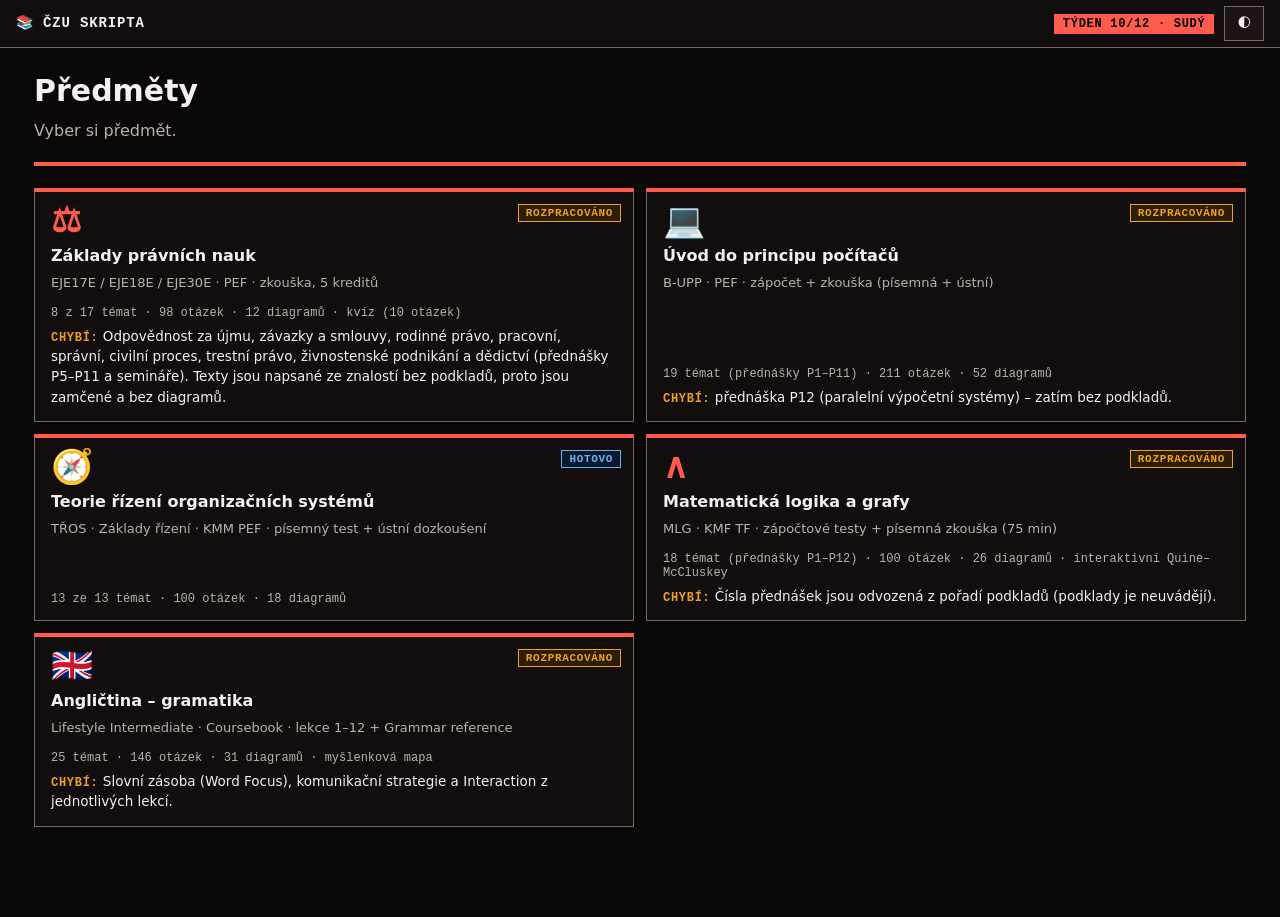
==== index.html @ 42b905d2 "Expand MLG to 18 topics and remove video support - Add MLG topics 06-17: sets, number domains, relat" ====
<!doctype html>
<html lang="cs"><head><meta charset="utf-8"><meta name="viewport" content="width=device-width,initial-scale=1">
<title>ČZU Skripta</title><link rel="stylesheet" href="assets/style.css">
<script>document.documentElement.dataset.theme=JSON.parse(localStorage.getItem('theme')||'"dark"')</script></head>
<body>
<header class="top"><h1>📚 ČZU Skripta</h1><button id="theme">🌓</button></header>
<main style="max-width:1280px;margin:0 auto"><header class="hero"><div><h2>Předměty</h2><p>Vyber si předmět.</p></div></header>
<div class="grid scards">
<a class="tcard scard" href="zpn/index.html"><div class="n">⚖</div><span class="vbadge st sup">Rozpracováno</span><b>Základy právních nauk</b><span class="s">EJE17E / EJE18E / EJE30E · PEF · zkouška, 5 kreditů</span>
<div class="f">8 z 17 témat · 98 otázek · 12 diagramů · kvíz (10 otázek)</div>
<p><b class="warn">Chybí:</b> Odpovědnost za újmu, závazky a smlouvy, rodinné právo, pracovní, správní, civilní proces, trestní právo, živnostenské podnikání a dědictví (přednášky P5–P11 a semináře). Texty jsou napsané ze znalostí bez podkladů, proto jsou zamčené a bez diagramů.</p></a>
<a class="tcard scard" href="upp/index.html"><div class="n">💻</div><span class="vbadge st sup">Rozpracováno</span><b>Úvod do principu počítačů</b><span class="s">B-UPP · PEF · zápočet + zkouška (písemná + ústní)</span>
<div class="f">19 témat (přednášky P1–P11) · 211 otázek · 52 diagramů</div>
<p><b class="warn">Chybí:</b> přednáška P12 (paralelní výpočetní systémy) – zatím bez podkladů.</p></a>
<a class="tcard scard" href="tros/index.html"><div class="n">🧭</div><span class="vbadge st src">Hotovo</span><b>Teorie řízení organizačních systémů</b><span class="s">TŘOS · Základy řízení · KMM PEF · písemný test + ústní dozkoušení</span>
<div class="f">13 ze 13 témat · 100 otázek · 18 diagramů</div>
</a>
<a class="tcard scard" href="mlg/index.html"><div class="n">∧</div><span class="vbadge st sup">Rozpracováno</span><b>Matematická logika a grafy</b><span class="s">MLG · KMF TF · zápočtové testy + písemná zkouška (75 min)</span>
<div class="f">18 témat (přednášky P1–P12) · 100 otázek · 26 diagramů · interaktivní Quine–McCluskey</div>
<p><b class="warn">Chybí:</b> Čísla přednášek jsou odvozená z pořadí podkladů (podklady je neuvádějí).</p></a>
<a class="tcard scard" href="ang/index.html"><div class="n">🇬🇧</div><span class="vbadge st sup">Rozpracováno</span><b>Angličtina – gramatika</b><span class="s">Lifestyle Intermediate · Coursebook · lekce 1–12 + Grammar reference</span>
<div class="f">25 témat · 146 otázek · 31 diagramů · myšlenková mapa</div>
<p><b class="warn">Chybí:</b> Slovní zásoba (Word Focus), komunikační strategie a Interaction z jednotlivých lekcí.</p></a>
</div></main>
<script>$=s=>document.querySelector(s);$('#theme').onclick=()=>{const t=document.documentElement.dataset.theme==='dark'?'light':'dark';document.documentElement.dataset.theme=t;localStorage.setItem('theme',JSON.stringify(t))}</script>
<script src="assets/week.js"></script>
</body></html>
---- assets/style.css ----
:root{--bg:#0a0707;--panel:#130e0e;--panel2:#1c1414;--line:#33262a;--line2:#7a6468;--text:#f6f0f0;--muted:#bdb0b0;--accent:#ff5c4d;--accent-s:#3a1311;
--def:#62b6f5;--def-s:#0b1a2a;--law:#f0e442;--law-s:#262308;--tip:#ececec;--tip-s:#1f1f1f;--warn:#f0a020;--warn-s:#2c1d05;--bad:#ff7a6b;--bad-s:#2e0f0d;--ex:#e08cba;--ex-s:#2a1223;--ok:#62b6f5;--ok-s:#0b1a2a;
--on:#000;--mono:ui-monospace,SFMono-Regular,Menlo,Consolas,monospace}
[data-theme=light]{--bg:#f6f1f0;--panel:#fff;--panel2:#f1e8e7;--line:#d6c6c6;--line2:#8f7a7a;--text:#1a1010;--muted:#5a4a4a;--accent:#b3201a;--accent-s:#fbe0dd;
--def:#0b57a4;--def-s:#e2effc;--law:#6f6000;--law-s:#fbf5c9;--tip:#333;--tip-s:#ededed;--warn:#8f5200;--warn-s:#fdebcc;--bad:#a3140c;--bad-s:#fde2df;--ex:#9c2d6b;--ex-s:#f9e1ee;--ok:#0b57a4;--ok-s:#e2effc;--on:#fff}
*{box-sizing:border-box;border-radius:0}html{scroll-behavior:smooth;scroll-padding-top:64px}
body{margin:0;font:16px/1.7 system-ui,-apple-system,"Segoe UI",Roboto,sans-serif;background:var(--bg);color:var(--text)}
a{color:var(--accent)}
.mono,.lb,.badge,.ih,nav.side .grp,.sn{font-family:var(--mono)}
.top{position:sticky;top:0;z-index:20;display:flex;align-items:center;gap:10px;padding:0 16px;height:48px;background:var(--panel);border-bottom:1px solid var(--line2)}
.top h1{font-size:14px;margin:0;flex:1;white-space:nowrap;overflow:hidden;text-overflow:ellipsis;font-family:var(--mono);text-transform:uppercase;letter-spacing:.06em}
.top h1 a{text-decoration:none;color:inherit}.top .code{color:var(--accent);margin-left:8px}
button,.btn{font:inherit;font-size:13px;cursor:pointer;border:1px solid var(--line2);background:var(--panel2);color:var(--text);padding:5px 12px;text-decoration:none;display:inline-block}
button:hover,.btn:hover{border-color:var(--accent);color:var(--accent)}button.on{background:var(--accent);color:var(--on);border-color:var(--accent)}
.burger{display:none}
.layout{display:grid;grid-template-columns:250px minmax(0,1fr);max-width:1560px;margin:0 auto}
nav.side{position:sticky;top:48px;height:calc(100vh - 48px);overflow:auto;padding:14px 0;border-right:1px solid var(--line)}
nav.side input{width:calc(100% - 28px);margin:0 14px 10px;padding:7px 10px;border:1px solid var(--line2);background:var(--bg);color:var(--text);font:inherit;font-size:13px}
nav.side input:focus{outline:none;border-color:var(--accent)}
nav.side a{display:flex;gap:10px;align-items:baseline;padding:6px 14px;text-decoration:none;color:var(--text);font-size:13.5px;border-left:3px solid transparent}
nav.side a:hover{background:var(--panel2)}nav.side a.cur{border-left-color:var(--accent);background:var(--panel2);color:var(--accent);font-weight:600}
nav.side a .n{color:var(--muted);width:20px;flex:none;font:12px var(--mono)}nav.side a .ok{margin-left:auto;color:var(--ok)}
nav.side a.lock{color:var(--muted);opacity:.45;cursor:not-allowed;text-decoration:line-through;text-decoration-color:transparent}nav.side a.lock:hover{background:none}
nav.side .grp{font-size:12px;text-transform:uppercase;letter-spacing:.1em;color:var(--muted);margin:16px 14px 4px}
.prog{height:4px;background:var(--panel2);margin:0 14px 10px}.prog i{display:block;height:100%;background:var(--accent)}
main{padding:26px 34px 90px;min-width:0}
main.topic{display:grid;grid-template-columns:minmax(0,1fr) 300px;gap:34px;align-items:start}
.crumb{color:var(--muted);font:12px var(--mono);margin-bottom:14px;text-transform:uppercase;letter-spacing:.06em}.crumb a{color:var(--muted)}
.hero{display:flex;gap:22px;align-items:flex-start;padding-bottom:18px;border-bottom:3px solid var(--accent);margin-bottom:22px}
.hero .num{font:800 64px/0.9 var(--mono);color:var(--accent);opacity:.9}
.hero h2{font-size:30px;line-height:1.15;margin:0 0 8px}.hero p{margin:0;color:var(--muted);font-size:16px}
.meta{display:flex;flex-wrap:wrap;gap:6px;margin-top:12px}
.badge{font-size:12px;padding:2px 8px;border:1px solid var(--line2);color:var(--muted);text-transform:uppercase;letter-spacing:.05em}
.badge.sup{border-color:var(--warn);color:var(--warn);background:var(--warn-s)}.badge.src{border-color:var(--ok);color:var(--ok);background:var(--ok-s)}
article section{margin-bottom:26px;border-top:1px solid var(--line2);padding-top:14px}
article section>h3{margin:0 0 10px;font-size:21px;display:flex;gap:12px;align-items:baseline;cursor:pointer;user-select:none}
article section>h3 .sn{color:var(--accent);font-size:13px;border:1px solid var(--accent);padding:0 6px}
article section>h3::after{content:"–";margin-left:auto;color:var(--muted);font-family:var(--mono)}
article section.fold>h3::after{content:"+"}article section.fold>*:not(h3){display:none}
article p{margin:8px 0}article ul,article ol{margin:8px 0;padding-left:22px}article li{margin:4px 0}article li::marker{color:var(--accent)}
.box{padding:9px 14px;margin:10px 0;border-left:4px solid;position:relative}
.box .lb{display:block;font-size:12px;text-transform:uppercase;letter-spacing:.1em;font-weight:700;margin-bottom:2px}
.box.def{background:var(--def-s);border-color:var(--def)}.box.def .lb{color:var(--def);font-size:13px;text-transform:none;letter-spacing:0}
.box.law{background:var(--law-s);border-color:var(--law)}.box.law .lb{color:var(--law);font-size:13px;letter-spacing:0}
.box.tip{background:var(--tip-s);border-color:var(--tip)}.box.tip .lb{color:var(--tip)}
.box.warn{background:var(--warn-s);border-color:var(--warn)}.box.warn .lb{color:var(--warn)}
.box.ex{background:var(--ex-s);border-color:var(--ex)}.box.ex .lb{color:var(--ex)}
.recall .box.def,.recall .box.law,.recall .box.ex{cursor:pointer}
.recall .box.def:not(.shown)>:not(.lb),.recall .box.law:not(.shown)>:not(.lb),.recall .box.ex:not(.shown)>:not(.lb){filter:blur(7px);user-select:none}
.recall .box.def:not(.shown)::after,.recall .box.law:not(.shown)::after{content:"klikni pro odhalení";position:absolute;right:10px;top:8px;font:11px var(--mono);color:var(--muted)}
.tbl{overflow-x:auto;margin:12px 0;border:1px solid var(--line2)}table{border-collapse:collapse;width:100%;font-size:14px}
th,td{border:1px solid var(--line);padding:7px 11px;text-align:left;vertical-align:top}th{background:var(--panel2);color:var(--accent);font:600 12px var(--mono);text-transform:uppercase;letter-spacing:.04em}
tr:nth-child(even) td{background:var(--panel)}td:first-child{font-weight:600}
code{background:var(--panel2);padding:1px 5px;font:.9em var(--mono);border:1px solid var(--line)}
.mist{border:1px solid var(--bad);background:var(--bad-s);padding:14px 18px;margin-bottom:26px}.mist h3{margin:0 0 6px;color:var(--bad);font:700 13px var(--mono);text-transform:uppercase;letter-spacing:.08em}
.mist ul{margin:0;padding-left:20px}.mist li::marker{color:var(--bad)}
/* infobox (wiki-like) */
aside.info{position:sticky;top:64px;max-height:calc(100vh - 80px);overflow:auto;display:flex;flex-direction:column;gap:14px}
.ibox{border:1px solid var(--line2);background:var(--panel)}
.ih{background:var(--accent);color:var(--on);font-size:12px;font-weight:700;text-transform:uppercase;letter-spacing:.1em;padding:4px 12px}
.ibox ul{list-style:none;margin:0;padding:0;counter-reset:k}
.ibox li{padding:8px 12px 8px 38px;border-top:1px solid var(--line);font-size:13.5px;line-height:1.5;position:relative;counter-increment:k}
.ibox li:first-child{border-top:0}.ibox li::before{content:counter(k);position:absolute;left:12px;top:8px;font:700 12px var(--mono);color:var(--accent)}
.ibox .toc a{display:flex;gap:8px;padding:6px 12px;text-decoration:none;color:var(--muted);font-size:13px;border-left:3px solid transparent;border-top:1px solid var(--line)}
.ibox .toc a:first-of-type{border-top:0}.ibox .toc a:hover{color:var(--text);background:var(--panel2)}.ibox .toc a.act{color:var(--accent);border-left-color:var(--accent);background:var(--panel2)}
.ibox .toc a span{font:12px var(--mono);color:var(--muted);padding-top:1px}
.ibox .pad{padding:10px 12px;display:flex;gap:6px;flex-wrap:wrap}.ibox .pad button{flex:1}
/* otázky + kartičky */
.qa-card{border:1px solid var(--line2);background:var(--panel);padding:16px 18px;margin-bottom:22px}.qa-card>h3{margin:0 0 10px;font-size:21px;display:flex;gap:12px;align-items:baseline}
.qa-card>h3 .sn{color:var(--accent);font-size:13px;border:1px solid var(--accent);padding:0 6px}
.row{display:flex;gap:8px;flex-wrap:wrap;margin:8px 0}
details.qa{border:1px solid var(--line);margin:6px 0;background:var(--panel2)}details.qa[open]{border-color:var(--ok)}
details.qa summary{cursor:pointer;padding:9px 14px;font-weight:600;list-style:none;display:flex;gap:10px}
details.qa summary::before{content:"Q";font:700 12px var(--mono);color:var(--accent);padding-top:3px}details.qa[open] summary::before{content:"A";color:var(--ok)}
details.qa .a{padding:0 14px 12px 36px;border-top:1px dashed var(--line);padding-top:8px}
.fc{border:1px solid var(--accent);background:var(--bg);padding:18px 20px;margin:10px 0}
.fc .cnt{font:12px var(--mono);color:var(--muted);margin-bottom:8px;display:flex;justify-content:space-between}
.fc .q{font-size:19px;font-weight:600;margin-bottom:12px}.fc .a{border-left:4px solid var(--ok);background:var(--ok-s);padding:10px 14px;margin-bottom:12px}
.fc .yes{border-color:var(--ok);color:var(--ok)}.fc .no{border-color:var(--bad);color:var(--bad)}
.pager{display:flex;justify-content:space-between;gap:10px;margin-top:26px;border-top:1px solid var(--line2);padding-top:14px}
/* přehled */
.stats{display:flex;gap:0;border:1px solid var(--line2);margin:18px 0;background:var(--panel)}.stats div{flex:1;padding:12px 16px;border-right:1px solid var(--line)}.stats div:last-child{border:0}
.stats b{display:block;font:800 28px var(--mono);color:var(--accent)}.stats span{font-size:12px;color:var(--muted);text-transform:uppercase;letter-spacing:.06em}
.gh{font:700 12px var(--mono);text-transform:uppercase;letter-spacing:.1em;color:var(--muted);margin:26px 0 10px;display:flex;gap:10px;align-items:center}.gh::after{content:"";flex:1;height:1px;background:var(--line2)}
.grid{display:grid;grid-template-columns:repeat(auto-fill,minmax(270px,1fr));gap:12px}
.tcard{display:flex;flex-direction:column;gap:6px;text-decoration:none;color:inherit;background:var(--panel);border:1px solid var(--line2);border-top:4px solid var(--accent);padding:14px 16px;min-height:150px;position:relative}
.tcard:hover{background:var(--panel2);border-color:var(--accent)}.tcard .n{font:800 34px/1 var(--mono);color:var(--accent)}
.tcard b{font-size:16px;line-height:1.25}.tcard span.s{color:var(--muted);font-size:13px;flex:1}.tcard .f{font:12px var(--mono);color:var(--muted);display:flex;gap:10px;text-transform:uppercase}
.tcard.done{border-top-color:var(--ok)}.tcard.done .n{color:var(--ok)}
.tcard.lock{filter:grayscale(1);opacity:.5;cursor:not-allowed;border-top-color:var(--line2);border-style:dashed}.tcard.lock .n{color:var(--muted)}.tcard.lock:hover{background:var(--panel);border-color:var(--line2)}
.tcard.lock .wip{font:700 12px var(--mono);text-transform:uppercase;letter-spacing:.06em;color:var(--warn);border:1px solid var(--warn);padding:1px 6px;align-self:flex-start}
.notice{border:1px solid var(--warn);background:var(--warn-s);padding:10px 14px;margin:10px 0 0;font-size:14px}
.hit{margin:6px 0;font-size:14px;color:var(--muted)}mark{background:var(--accent);color:var(--on)}.card{border:1px solid var(--line2);background:var(--panel);padding:12px 16px;margin-bottom:10px}
@media(max-width:1100px){main.topic{grid-template-columns:minmax(0,1fr)}aside.info{position:static;max-height:none;order:-1}.ibox .toc{display:none}}
@media(max-width:860px){.burger{display:inline-block}.layout{grid-template-columns:1fr}nav.side{position:fixed;z-index:15;left:0;top:48px;width:270px;background:var(--panel);transform:translateX(-100%);transition:.15s;border-right:1px solid var(--line2)}
body.nav nav.side{transform:none}main{padding:16px 14px 70px}.hero .num{font-size:40px}.hero h2{font-size:24px}.stats{flex-wrap:wrap}.stats div{flex:1 1 40%}}
/* hranaté tenké scrollbary v barvách tématu */
*{scrollbar-width:thin;scrollbar-color:var(--line2) transparent}
::-webkit-scrollbar{width:8px;height:8px}::-webkit-scrollbar-track{background:transparent}
::-webkit-scrollbar-thumb{background:var(--line2)}::-webkit-scrollbar-thumb:hover{background:var(--accent)}::-webkit-scrollbar-corner{background:transparent}
html{scrollbar-color:var(--line2) var(--bg)}html::-webkit-scrollbar-track{background:var(--bg)}
/* místo tabulek: srovnání (.vs), glosář (.gl), karty (.cards), řádky (.rl) */
.f{font-size:14px;margin-top:6px}.f span{display:block;font:12px var(--mono);text-transform:uppercase;letter-spacing:.08em;color:var(--muted)}
.ct{font-weight:700;font-size:15px;color:var(--text)}
.vs{display:grid;grid-template-columns:repeat(var(--n),minmax(0,1fr));gap:0 10px;margin:12px 0}
.vh{font:700 13px var(--mono);text-transform:uppercase;letter-spacing:.05em;padding:8px 12px;color:var(--on)}
.vk{grid-column:1/-1;font:12px var(--mono);text-transform:uppercase;letter-spacing:.1em;color:var(--muted);margin:12px 0 4px;display:flex;gap:10px;align-items:center}.vk::after{content:"";flex:1;height:1px;background:var(--line)}
.vc{padding:8px 12px;background:var(--panel);border-left:4px solid;font-size:14px}
.c0{--c:var(--def)}.c1{--c:var(--warn)}.c2{--c:var(--ex)}.vh{background:var(--c)}.vc{border-color:var(--c)}
.gl{margin:12px 0;border-left:2px solid var(--line2)}.gr{display:grid;grid-template-columns:minmax(120px,26%) 1fr;gap:14px;padding:8px 14px;border-bottom:1px solid var(--line)}
.gr:hover{background:var(--panel)}.gt{font-weight:700;color:var(--accent)}
.cards{display:grid;grid-template-columns:repeat(auto-fill,minmax(230px,1fr));gap:10px;margin:12px 0}
.cd{background:var(--panel);border:1px solid var(--line2);border-top:3px solid var(--accent);padding:10px 14px}
.rl{margin:12px 0;border-top:1px solid var(--line2)}.rr{display:grid;grid-template-columns:minmax(120px,22%) 1fr;gap:14px;padding:10px 4px;border-bottom:1px solid var(--line)}
.rr .ct{color:var(--accent)}.rf{display:grid;grid-template-columns:repeat(auto-fit,minmax(170px,1fr));gap:4px 18px}.rf .f{margin:0}
@media(max-width:700px){.vs{grid-template-columns:1fr}.gr,.rr{grid-template-columns:1fr;gap:4px}}
/* hero s velkou ikonou */
.hero .tile{flex:none;width:104px;height:104px;border:2px solid var(--accent);background:linear-gradient(135deg,var(--accent-s),var(--panel));display:grid;place-items:center;position:relative}
.hero .tile span{font-size:54px;line-height:1}.hero .tile i{position:absolute;left:0;top:0;background:var(--accent);color:var(--on);font:700 12px var(--mono);padding:1px 7px;font-style:normal}
/* vizuální bloky */
.vz{margin:18px 0}.vt{font:700 12px var(--mono);text-transform:uppercase;letter-spacing:.1em;color:var(--muted);margin-bottom:8px}
.flow{display:flex;flex-wrap:wrap;gap:10px 28px}.fs{flex:1 1 150px;position:relative;background:var(--panel);border:1px solid var(--line2);border-top:4px solid var(--accent);padding:10px 12px}
.fs::after{content:"▶";position:absolute;right:-22px;top:50%;transform:translateY(-50%);color:var(--accent);font-size:15px}.fs:last-child::after{display:none}
.fs .no{display:block;font:800 22px var(--mono);color:var(--accent);opacity:.8}.fs b{display:block;font-size:15px}.fs p{margin:4px 0 0;font-size:13.5px;color:var(--muted)}
.pyr{display:flex;flex-direction:column;align-items:center;gap:4px}.pl{background:color-mix(in srgb,var(--accent) calc(var(--a)*45%),var(--panel));border:1px solid var(--accent);padding:8px 14px;text-align:center;min-width:220px}
.pl b{display:block;font-size:15px}.pl span{font-size:13px;color:var(--text);opacity:.8}
.tree{font-size:14px}.tn{display:inline-block;background:var(--panel);border:1px solid var(--line2);border-left:4px solid var(--accent);padding:6px 12px;max-width:100%}
.tn b{display:block}.tn span{font-size:13px;color:var(--muted)}.tn.d0{background:var(--accent);color:var(--on)}.tn.d0 span{color:var(--on);opacity:.75}.tn.d1{border-left-color:var(--def)}.tn.d2{border-left-color:var(--ok)}.tn.d3{border-left-color:var(--law)}
.tk{margin-left:14px;margin-top:2px}.tc{position:relative;padding:8px 0 0 26px;border-left:2px solid var(--line2)}.tc::before{content:"";position:absolute;left:0;top:26px;width:22px;border-top:2px solid var(--line2)}
.tc:last-child{border-left-color:transparent}.tc:last-child::after{content:"";position:absolute;left:-2px;top:0;height:27px;border-left:2px solid var(--line2)}
.tl{border-left:3px solid var(--accent);margin:6px 0 6px 8px}.ti{position:relative;padding:0 0 16px 24px}.ti::before{content:"";position:absolute;left:-9px;top:5px;width:15px;height:15px;background:var(--bg);border:3px solid var(--accent)}
.ti .w{font:700 12px var(--mono);color:var(--accent);text-transform:uppercase;letter-spacing:.05em}.ti p{margin:2px 0 0;font-size:14px;color:var(--muted)}
.nums,.icons{display:grid;grid-template-columns:repeat(auto-fit,minmax(150px,1fr));gap:10px}
.nm{background:var(--panel);border:1px solid var(--line2);padding:12px 14px;display:flex;flex-direction:column;border-bottom:4px solid var(--accent)}
.nm b{font:800 42px/1 var(--mono);color:var(--accent)}.nm em{font:700 12px var(--mono);text-transform:uppercase;color:var(--muted);font-style:normal;letter-spacing:.06em;margin-top:2px}.nm span{font-size:13.5px;margin-top:6px}
.ic{background:var(--panel);border:1px solid var(--line2);padding:14px;text-align:center}.ico{font-size:34px;line-height:1;margin-bottom:6px}.ic b{display:block;font-size:14.5px}.ic span{font-size:13px;color:var(--muted)}
.vsb{display:grid;grid-template-columns:repeat(var(--n),minmax(0,1fr));gap:12px;position:relative}
.vsb .vcol{background:var(--panel);border:1px solid var(--line2);border-top:5px solid var(--c)}.vsb .vh{background:none;color:var(--c);font:800 15px var(--mono);padding:10px 14px 4px;text-transform:uppercase}
.vsb ul{list-style:none;margin:0;padding:4px 14px 12px}.vsb li{padding:5px 0 5px 22px;position:relative;font-size:14px;border-top:1px dashed var(--line)}.vsb li:first-child{border:0}.vsb li::before{content:"■";position:absolute;left:0;top:7px;font-size:10px;color:var(--c)}
.vsb .x{position:absolute;left:50%;top:18px;transform:translateX(-50%);background:var(--bg);border:2px solid var(--line2);width:30px;height:30px;display:grid;place-items:center;font:800 15px var(--mono);color:var(--muted)}
@media(max-width:700px){.fs::after{display:none}.vsb{grid-template-columns:1fr}.vsb .x{display:none}.hero .tile{width:72px;height:72px}.hero .tile span{font-size:36px}}

/* přístupnost pro barvoslepé: typ bloku se pozná i podle symbolu a stylu rámu, ne jen podle barvy */
.box.def .lb::before{content:"◆ "}.box.law .lb::before{content:"▤ "}.box.tip .lb::before{content:"★ "}.box.warn .lb::before{content:"▲ "}.box.ex .lb::before{content:"➜ "}
.box.tip{border-left-style:dashed}.box.ex{border-left-style:dotted}.box.warn{border-left-style:double;border-left-width:6px}.box.law{border-left-style:solid}
.mist li{list-style:none;position:relative}.mist li::before{content:"✕";position:absolute;left:-18px;color:var(--bad);font-weight:700}.mist{border-style:dashed;border-width:2px}
.vsb .c0 .vh::before{content:"A · "}.vsb .c1 .vh::before{content:"B · "}.vsb .c2 .vh::before{content:"C · "}
.vsb li::before{content:"■"}.vsb .c1 li::before{content:"▲"}.vsb .c2 li::before{content:"●"}
.fc .yes::before{content:"✔ "}.fc .no::before{content:"✘ "}
.hero{border-bottom-width:4px}details.qa summary,.gt,.ct{font-weight:700}
/* slovníček na začátku kapitoly */
details.vocab{border:2px dashed var(--line2);background:var(--panel);margin-bottom:24px}
details.vocab summary{cursor:pointer;padding:9px 14px;font:700 13px var(--mono);text-transform:uppercase;letter-spacing:.08em;color:var(--accent);list-style:none}
details.vocab summary::before{content:"Aa";background:var(--accent);color:var(--on);padding:1px 6px;margin-right:10px}details.vocab summary::after{content:" ▾";color:var(--muted)}details.vocab:not([open]) summary::after{content:" ▸"}
details.vocab dl{margin:0;padding:2px 14px 12px;display:grid;grid-template-columns:repeat(auto-fit,minmax(260px,1fr));gap:2px 24px}
details.vocab dl>div{padding:7px 0;border-top:1px solid var(--line)}details.vocab dt{font-weight:700;color:var(--text)}details.vocab dd{margin:2px 0 0;font-size:14px;color:var(--muted)}

/* diagramy (blok 'svg', helpery v dg.js) */
.dg{overflow-x:auto;border:1px solid var(--line);background:var(--panel);padding:12px}
.dg svg{display:block;margin:0 auto;width:100%;height:auto;font:13px system-ui,-apple-system,"Segoe UI",Roboto,sans-serif}
.dg text{fill:var(--text)}.dg .c{text-anchor:middle}.dg .e{text-anchor:end}.dg .mo{font-family:var(--mono)}.dg .bd{font-weight:700}.dg .sm{font-size:11px}.dg .mu{fill:var(--muted)}
.dg .tA{fill:var(--accent)}.dg .tD{fill:var(--def)}.dg .tW{fill:var(--warn)}.dg .tE{fill:var(--ex)}
.dg .b{fill:var(--panel2);stroke:var(--line2);stroke-width:1.5}.dg .pd{fill:none;stroke:var(--line2);stroke-width:1.5;stroke-dasharray:4 3}
.dg .fA{fill:var(--accent-s);stroke:var(--accent);stroke-width:1.5}.dg .fD{fill:var(--def-s);stroke:var(--def);stroke-width:1.5}
.dg .fW{fill:var(--warn-s);stroke:var(--warn);stroke-width:1.5}.dg .fE{fill:var(--ex-s);stroke:var(--ex);stroke-width:1.5}
.dg .ln{stroke:var(--muted);stroke-width:1.5;fill:none}.dg .lA{stroke:var(--accent);stroke-width:2;fill:none}.dg .lD{stroke:var(--def);stroke-width:2;fill:none}.dg .lW{stroke:var(--warn);stroke-width:2;fill:none}
.dg .ds{stroke-dasharray:5 4}.dg marker path{fill:var(--muted)}
.cap{font-size:13px;color:var(--muted);margin:6px 0 0}
.tcard .vbadge{position:absolute;top:12px;right:12px;font:700 11px var(--mono);text-transform:uppercase;letter-spacing:.06em;color:var(--def);background:var(--def-s);border:1px solid var(--def);padding:2px 7px}
.vx{margin-top:12px;padding:12px 16px;background:var(--panel);border:1px solid var(--line2);border-left:4px solid var(--def);font-size:15px;line-height:1.65}.vx .lb{display:block;font:700 11px var(--mono);text-transform:uppercase;letter-spacing:.08em;color:var(--def);margin-bottom:4px}

/* interaktivní průvodce (blok 'widget', mlg/qm-widget.js) */
.qw{border:1px solid var(--line2);background:var(--panel);outline:none}.qw:focus-visible{border-color:var(--accent)}
.qw .lbl{font:12px var(--mono);color:var(--muted);text-transform:uppercase;letter-spacing:.08em}
.qw-top,.qw-row{display:flex;flex-wrap:wrap;gap:6px;align-items:center}.qw-top{padding:10px 12px;border-bottom:1px solid var(--line)}
.qw-ed{padding:10px 12px;border-bottom:1px solid var(--line);background:var(--panel2)}
.qw-cells{display:grid;grid-template-columns:repeat(auto-fill,minmax(82px,1fr));gap:5px;margin-top:8px}
.qw-cell{display:flex;justify-content:space-between;font:13px var(--mono);padding:4px 8px}.qw-cell.on{background:var(--def-s);border-color:var(--def);color:var(--def)}
.qw-ph{display:flex;flex-wrap:wrap;border-bottom:1px solid var(--line)}
.qw-ph button{border:0;border-right:1px solid var(--line);background:none;flex:1;min-width:92px;font:12px var(--mono);text-transform:uppercase;letter-spacing:.05em;padding:8px 6px;color:var(--muted)}
.qw-ph button i{font-style:normal;display:inline-block;width:18px;height:18px;line-height:18px;border:1px solid var(--line2);margin-right:6px;font-size:11px}
.qw-ph button.dn{color:var(--text)}.qw-ph button.on{background:var(--accent-s);color:var(--accent);box-shadow:inset 0 -3px var(--accent)}.qw-ph button.on i{background:var(--accent);color:var(--on);border-color:var(--accent)}
.qw-body{padding:14px 12px}.qw-view{min-height:120px;margin-bottom:14px}
.qw-c{display:inline-block;width:1.25em;text-align:center;font:600 16px/1.5 var(--mono);font-style:normal}
.qw-c.d1{color:var(--def)}.qw-c.d0{color:var(--text)}.qw-c.dd{color:var(--muted)}.qw-c.hd{color:var(--muted);font-weight:400;font-size:12px}.qw-c.same{color:var(--muted)}
.qw-c.df{background:var(--bad-s);color:var(--bad);outline:1px solid var(--bad)}
.qw-fm{margin-bottom:10px;line-height:2.1}.qw-t{font:600 14px var(--mono);padding:2px 7px;border:1px solid var(--line2);background:var(--panel2);white-space:nowrap}.qw-t.big{font-size:20px;border-color:var(--accent);background:var(--accent-s);padding:6px 12px}
.qw-or{margin:0 6px;color:var(--muted);font-weight:700}
.qw-cols{display:flex;gap:14px;overflow-x:auto;align-items:flex-start;padding-bottom:6px}
.qw-col{min-width:168px;flex:1 1 0;border:1px solid var(--line)}
.qw-ct{padding:5px 8px;background:var(--panel2);font:700 12px var(--mono);text-transform:uppercase;letter-spacing:.06em;border-bottom:1px solid var(--line)}.qw-ct span{color:var(--muted);font-weight:400;text-transform:none;letter-spacing:0}
.qw-hd,.qw-it{display:grid;grid-template-columns:auto 1fr;gap:0 6px;align-items:center;padding:2px 8px}.qw-hd{font:12px var(--mono);color:var(--muted);border-bottom:1px dashed var(--line)}
.qw-gh{padding:2px 10px;font:11px var(--mono);color:var(--muted);background:var(--bg);text-transform:uppercase;letter-spacing:.06em;border-top:1px solid var(--line)}
.qw-it{font-size:14px;border-left:4px solid transparent}.qw-it .qw-sub{grid-column:1/-1;font:12px var(--mono);color:var(--muted);line-height:1.35;padding-bottom:2px}.qw-it .qw-no{color:var(--def)}.qw-it .qw-mk{font:11px var(--mono);text-align:right;color:var(--muted);text-transform:uppercase}
.qw-it.used .qw-cd,.qw-it.used .qw-sub{opacity:.5}.qw-it.used .qw-mk{color:var(--def);font-size:15px;opacity:1}
.qw-it.prime{border-left-color:var(--law);background:var(--law-s)}.qw-it.prime .qw-mk{color:var(--law);font-weight:700}
.qw-it.ha{border-left-color:var(--def);background:var(--def-s)}.qw-it.hb{border-left-color:var(--ex);background:var(--ex-s)}
.qw-it.hr{border-left-color:var(--accent);background:var(--accent-s);animation:qwp .9s}.qw-it.hp{outline:2px solid var(--law);outline-offset:-2px}
@keyframes qwp{0%{transform:scale(1.04)}100%{transform:none}}
.qw-calc{border:1px solid var(--line2);padding:6px 10px;margin-bottom:12px;background:var(--bg)}
.qw-cr{display:grid;grid-template-columns:70px auto 1fr;gap:10px;align-items:center}.qw-cr .l{font:11px var(--mono);text-transform:uppercase;color:var(--muted)}
.qw-cr .l.a{color:var(--def)}.qw-cr .l.b{color:var(--ex)}.qw-cr .l.r{color:var(--accent)}.qw-cr .qw-tm{font:13px var(--mono);color:var(--muted)}.qw-cr.dif .qw-tm{color:var(--bad)}.qw-cr.res{border-top:1px solid var(--line2);margin-top:3px;padding-top:3px}.qw-cr.res .qw-tm{color:var(--text);font-weight:700}
.qw-pl{display:flex;flex-wrap:wrap;gap:8px;margin-top:12px}.qw-pc{border:1px solid var(--law);background:var(--law-s);padding:6px 10px;display:flex;flex-direction:column;gap:0;line-height:1.5}.qw-pc .mu{font-size:12px;color:var(--muted)}
.qw-cv{overflow-x:auto}.qw-cv table{border-collapse:collapse;font:14px var(--mono)}.qw-cv th,.qw-cv td{border:1px solid var(--line);padding:5px 12px;text-align:center}.qw-cv th{background:var(--panel2);color:var(--muted);font-weight:400}
.qw-cv td.pn{text-align:left;white-space:nowrap}.qw-cv td.pn .qw-tm{color:var(--muted);margin-left:6px}.qw-cv td.x{color:var(--def);font-weight:700;font-size:16px}
.qw-cv td.lt{color:var(--muted)}.qw-cv .hv{background:var(--panel2)}.qw-cv td.x.hv{background:var(--def-s)}
.qw-cv tr.pick td{background:var(--law-s)}.qw-cv tr.pick td.pn{box-shadow:inset 4px 0 var(--law)}.qw-cv th.cv,.qw-cv td.cv.x{background:var(--ok-s)}.qw-cv th.sg,.qw-cv td.sg.x{color:var(--warn);background:var(--warn-s);outline:2px solid var(--warn);outline-offset:-2px}
.qw-alts{display:flex;flex-wrap:wrap;gap:6px;align-items:center;margin-top:12px}.qw-alts button{font-family:var(--mono);font-size:13px}
.qw-res{margin:4px 0 14px;line-height:2.4}
.qw-stat{display:flex;flex-wrap:wrap;gap:16px;align-items:center;margin-bottom:6px}.qw-stat b{font:800 30px var(--mono);color:var(--accent);display:block;line-height:1.1}.qw-stat span{font-size:12px;color:var(--muted)}.qw-stat .arrow{font-size:24px;color:var(--muted)}
.qw-stat .chk{font-size:13px;padding:4px 10px;border:1px solid}.qw-stat .chk.ok{color:var(--def);border-color:var(--def);background:var(--def-s)}.qw-stat .chk.bad{color:var(--bad);border-color:var(--bad)}
.qw-ex{border-top:3px solid var(--accent);padding-top:10px}.qw-st{font:12px var(--mono);color:var(--muted);text-transform:uppercase;letter-spacing:.08em}.qw-ex h4{font-size:19px;margin:2px 0 8px}
.qw-p{display:grid;grid-template-columns:96px 1fr;gap:10px;margin:6px 0;align-items:baseline}.qw-p>span{font:700 11px var(--mono);text-transform:uppercase;letter-spacing:.06em;color:var(--accent)}.qw-p p{margin:0;line-height:1.6}.qw-p.ch{background:var(--def-s);padding:6px 8px;border-left:3px solid var(--def)}.qw-p.ch>span{color:var(--def)}
.qw-nav{position:sticky;top:48px;z-index:6;display:flex;gap:8px;align-items:center;padding:8px 12px;border-bottom:1px solid var(--line2);background:var(--panel2)}.qw-nav button:disabled{opacity:.35;cursor:default}
.qw-dots{flex:1;display:flex;gap:1px;flex-wrap:nowrap;min-width:0;overflow:hidden;align-items:center}.qw-dots button{flex:1 1 0;min-width:0;max-width:14px;height:12px;padding:0;border:0;background:var(--bg)}
.qw-dots button.dn{background:var(--line2)}.qw-dots button.cur{background:var(--accent);transform:scaleY(1.4)}
.qw-leg{display:flex;flex-wrap:wrap;gap:6px 16px;align-items:center;padding:8px 12px;border-top:1px solid var(--line);font-size:12px;color:var(--muted)}
.qw-leg .ha,.qw-leg .hb,.qw-leg .hr,.qw-leg .hp{padding:0 7px;border-left:4px solid}.qw-leg .ha{border-color:var(--def);background:var(--def-s)}.qw-leg .hb{border-color:var(--ex);background:var(--ex-s)}.qw-leg .hr{border-color:var(--accent);background:var(--accent-s)}.qw-leg .hp{border-color:var(--law);background:var(--law-s)}.qw-leg .hint{margin-left:auto;font-style:italic}
@media(max-width:700px){.qw-p{grid-template-columns:1fr;gap:2px}}
.qz-opts{display:grid;gap:8px;margin-bottom:12px}.qz-o{text-align:left;display:flex;gap:12px;padding:10px 14px;font-size:15px}.qz-o b{font-family:var(--mono);color:var(--accent)}
.qz-o.ok{border-color:var(--ok);background:var(--ok-s)}.qz-o.bad{border-color:var(--bad);background:var(--bad-s)}.qz-o:disabled{cursor:default;color:var(--text)}
.lec{display:inline-block;font:700 11px var(--mono);color:var(--lc);background:color-mix(in srgb,var(--lc) 18%,transparent);border:1px solid var(--lc);padding:1px 6px;white-space:nowrap}
nav.side a .lec{margin-left:auto}nav.side a .lec+.lec{margin-left:0}nav.side a .lec~.ok,nav.side a .ok{margin-left:6px}
.tcard .lecs{display:flex;gap:4px;flex-wrap:wrap}
.scards{grid-template-columns:repeat(2,minmax(0,1fr));align-items:stretch}@media(max-width:860px){.scards{grid-template-columns:1fr}}.scard{min-height:0}.scard p{margin:0;font-size:13.5px;line-height:1.5}.scard p b{display:inline;font-size:12px;font-family:var(--mono);text-transform:uppercase;letter-spacing:.06em}.scard p b.ok{color:var(--ok)}.scard p b.warn{color:var(--warn)}
.scard .vbadge.st.src{color:var(--ok);background:var(--ok-s);border-color:var(--ok)}.scard .vbadge.st.sup{color:var(--warn);background:var(--warn-s);border-color:var(--warn)}.scard .f{text-transform:none}
.top .week{flex:none;font:700 12px var(--mono);text-transform:uppercase;letter-spacing:.06em;padding:3px 9px;background:var(--accent);color:var(--on);white-space:nowrap}
/* myšlenková mapa (zpn/map.js): plátno s posunem/zoomem, uzly absolutně v .mm-w, spojnice v SVG; barva větve v --c; „ručně kreslený“ vzhled */
.mm-top{display:flex;flex-wrap:wrap;gap:6px;align-items:center;padding:10px 12px;border-bottom:1px solid var(--line)}.mm-top input{flex:1 1 220px;min-width:0;padding:7px 10px;border:1px solid var(--line2);background:var(--bg);color:var(--text);font:inherit;font-size:13px;outline:none}.mm-top input:focus{border-color:var(--accent,var(--text))}.mm-cnt{color:var(--muted);font-size:12px}
.mm-cv{position:relative;user-select:none;-webkit-user-select:none;height:calc(100vh - 150px);min-height:420px;overflow:hidden;cursor:default;touch-action:none;background-color:var(--bg);background-image:radial-gradient(var(--line) 1.2px,transparent 1.2px)}
.mm-cv.grab{cursor:grabbing}.mm-w{position:absolute;left:0;top:0;transform-origin:0 0}
.mm-e{position:absolute;left:0;top:0;width:1px;height:1px;overflow:visible;pointer-events:none}.mm-e path{fill:none;stroke:var(--c);stroke-width:2.2;stroke-linecap:round}.mm-e path.s{stroke-width:1;opacity:.45;transform:translate(1.5px,1.2px)}
.mm-n{position:absolute;transform:translate(-50%,-50%) rotate(var(--r));width:max-content;max-width:190px;padding:6px 11px;text-align:center;line-height:1.25;font:14px "Chalkboard SE","Comic Sans MS","Segoe Print",cursive;color:var(--text);background:var(--panel);border:2px solid var(--c);border-radius:255px 15px 225px 15px/15px 225px 15px 255px;cursor:grab;user-select:none;white-space:normal;transition:box-shadow .15s}
.mm-n:hover{box-shadow:3px 3px 0 var(--c)}.mm-n i{font:11px var(--mono);font-style:normal;color:var(--muted);margin-left:6px}.mm-n.open i{display:none}
.mm-n.d0{font-size:28px;font-weight:700;padding:16px 26px;background:var(--c);color:var(--on);max-width:none}
.mm-n.d1{font-size:18px;font-weight:700;padding:10px 16px;max-width:230px;background:color-mix(in srgb,var(--c) 25%,var(--panel))}
.mm-n.d2{font-weight:700}.mm-n.d4{font-size:12.5px;padding:4px 9px;border-width:1.5px}
.mm-n.lock{opacity:.5;border-style:dashed}.mm-n.sel{box-shadow:0 0 0 3px var(--bg),0 0 0 5px var(--c)}
.mm-q .mm-n:not(.path):not(.hit){opacity:.3}.mm-n.hit{background:var(--law-s);border-color:var(--law)}
.mm-hint{position:absolute;left:10px;bottom:8px;font-size:11px;color:var(--muted);pointer-events:none}
.wg:fullscreen{background:var(--bg);display:flex;flex-direction:column}.wg:fullscreen .mm-cv{height:auto;flex:1}
.mm-d{position:fixed;right:18px;bottom:18px;z-index:20;width:min(400px,calc(100vw - 36px));max-height:55vh;overflow:auto;padding:14px 16px;background:var(--panel);border:1px solid var(--line2);border-top:4px solid var(--c);box-shadow:0 10px 40px #0008}
.mm-d h4{margin:2px 0 8px;font-size:16px}.mm-d .btn{display:inline-block;margin-top:10px}.mm-p{font-size:11px;color:var(--muted)}.mm-x{float:right;padding:2px 8px}
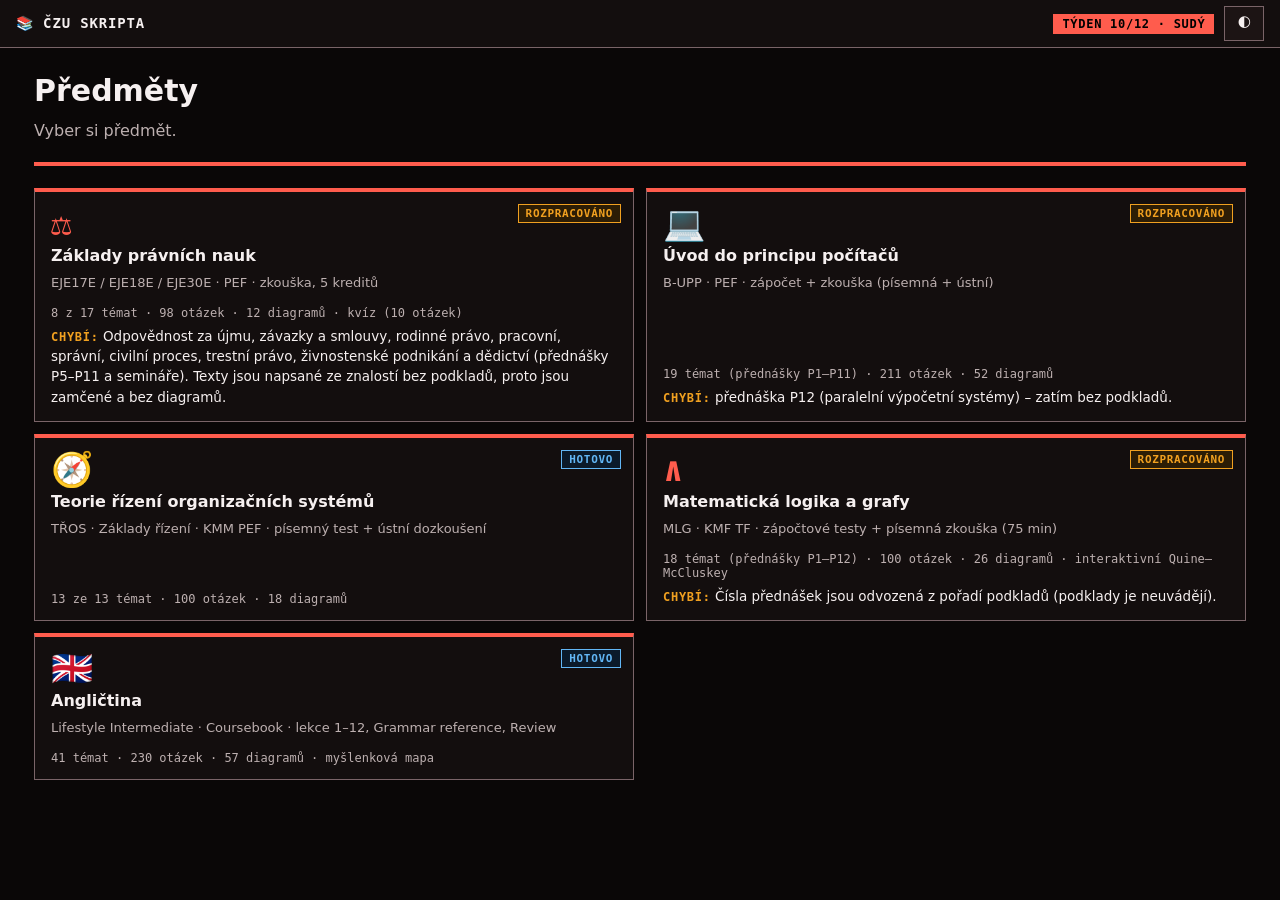
==== commit 13a3e293: "Add vocabulary and Review topics 26-41 to Angličtina (ANG) - Add topics 26-37 (Word Focus, Communica" ====
--- a/index.html
+++ b/index.html
@@ -18,9 +18,9 @@
 <a class="tcard scard" href="mlg/index.html"><div class="n">∧</div><span class="vbadge st sup">Rozpracováno</span><b>Matematická logika a grafy</b><span class="s">MLG · KMF TF · zápočtové testy + písemná zkouška (75 min)</span>
 <div class="f">18 témat (přednášky P1–P12) · 100 otázek · 26 diagramů · interaktivní Quine–McCluskey</div>
 <p><b class="warn">Chybí:</b> Čísla přednášek jsou odvozená z pořadí podkladů (podklady je neuvádějí).</p></a>
-<a class="tcard scard" href="ang/index.html"><div class="n">🇬🇧</div><span class="vbadge st sup">Rozpracováno</span><b>Angličtina – gramatika</b><span class="s">Lifestyle Intermediate · Coursebook · lekce 1–12 + Grammar reference</span>
-<div class="f">25 témat · 146 otázek · 31 diagramů · myšlenková mapa</div>
-<p><b class="warn">Chybí:</b> Slovní zásoba (Word Focus), komunikační strategie a Interaction z jednotlivých lekcí.</p></a>
+<a class="tcard scard" href="ang/index.html"><div class="n">🇬🇧</div><span class="vbadge st src">Hotovo</span><b>Angličtina</b><span class="s">Lifestyle Intermediate · Coursebook · lekce 1–12, Grammar reference, Review</span>
+<div class="f">41 témat · 230 otázek · 57 diagramů · myšlenková mapa</div>
+</a>
 </div></main>
 <script>$=s=>document.querySelector(s);$('#theme').onclick=()=>{const t=document.documentElement.dataset.theme==='dark'?'light':'dark';document.documentElement.dataset.theme=t;localStorage.setItem('theme',JSON.stringify(t))}</script>
 <script src="assets/week.js"></script>
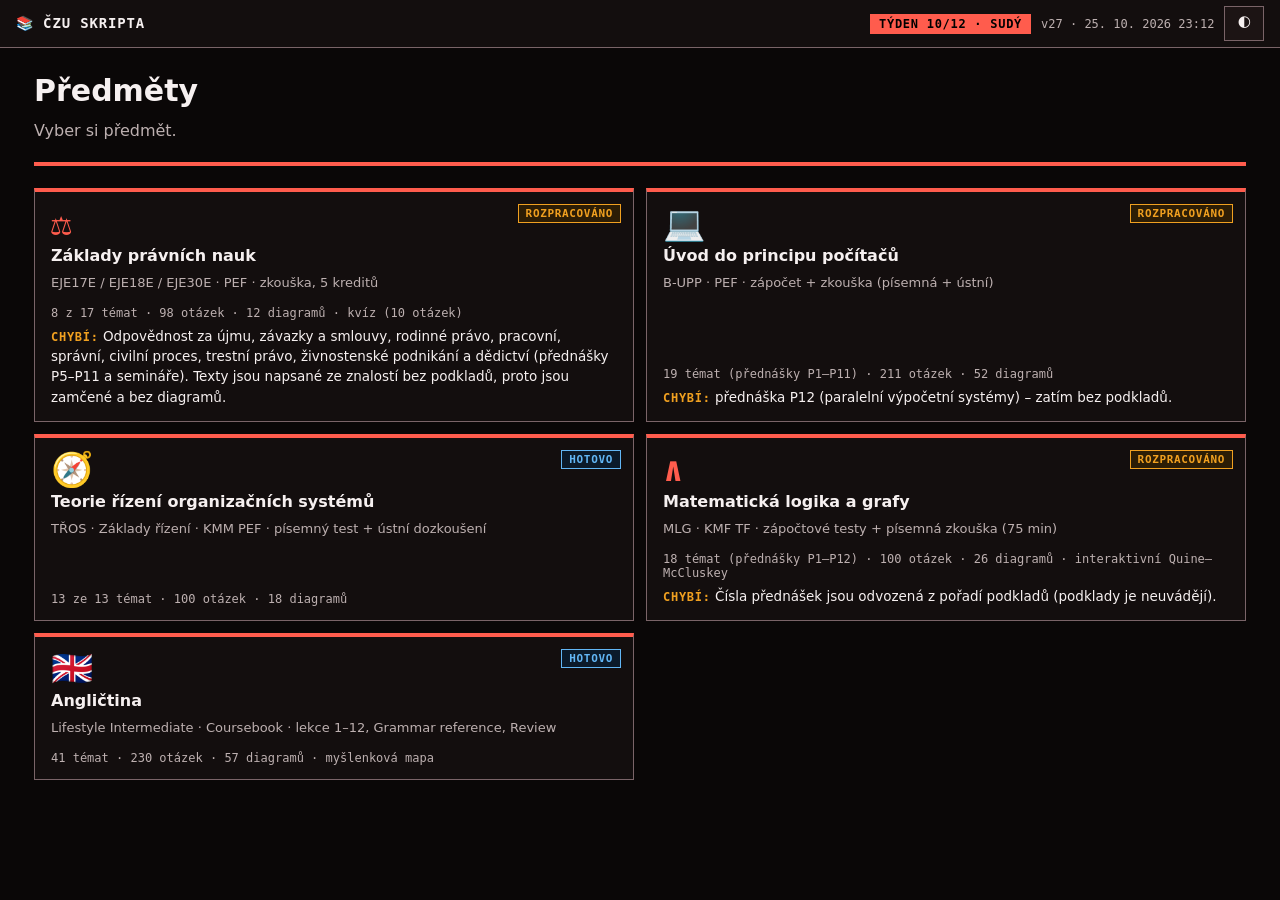
==== commit f88e9584: "Add ANG quizzes and show build version in top bar - Add quiz data for ANG grammar topics (kvizy-gram" ====
--- a/index.html
+++ b/index.html
@@ -24,4 +24,5 @@
 </div></main>
 <script>$=s=>document.querySelector(s);$('#theme').onclick=()=>{const t=document.documentElement.dataset.theme==='dark'?'light':'dark';document.documentElement.dataset.theme=t;localStorage.setItem('theme',JSON.stringify(t))}</script>
 <script src="assets/week.js"></script>
+<script src="assets/version.js"></script>
 </body></html>
--- a/assets/style.css
+++ b/assets/style.css
@@ -242,3 +242,33 @@
 .mm-d{position:fixed;right:18px;bottom:18px;z-index:20;width:min(400px,calc(100vw - 36px));max-height:55vh;overflow:auto;padding:14px 16px;background:var(--panel);border:1px solid var(--line2);border-top:4px solid var(--c);box-shadow:0 10px 40px #0008}
 .mm-d h4{margin:2px 0 8px;font-size:16px}.mm-d .btn{display:inline-block;margin-top:10px}.mm-p{font-size:11px;color:var(--muted)}.mm-x{float:right;padding:2px 8px}
 
+
+/* záložky předmětu (SUBJECT.groups) */
+.gtabs{display:flex;gap:4px;margin:0 14px 10px}.gtabs button{flex:1;padding:6px 4px;font-size:12.5px;line-height:1.2}
+.gtabs.big{margin:0 0 18px;gap:8px}.gtabs.big button{padding:12px 10px;font-size:15px;font-weight:600}.gtabs small{font:12px var(--mono);opacity:.7;margin-left:4px}
+nav.side .gtabs button{padding:6px 2px}
+
+/* sdílené prvky widgetů (assets/wg.js) */
+.qw-in{font:13px var(--mono);padding:4px 8px;border:1px solid var(--line2);background:var(--bg);color:var(--text);max-width:100%}.qw-in:focus{outline:none;border-color:var(--accent)}
+.qw-rng{vertical-align:middle;accent-color:var(--accent);width:200px;max-width:100%}
+.qw-top .lbl+.qw-in,.qw-top .lbl+.qw-rng{margin-left:2px}.qw-top .sp{flex:1}
+.qw-note{padding:7px 10px;margin:8px 0;border-left:3px solid var(--def);background:var(--def-s);font-size:14px;line-height:1.55}.qw-note.bad{border-color:var(--bad);background:var(--bad-s)}.qw-note.ok{border-color:var(--def);background:var(--def-s)}.qw-note.warn{border-color:var(--warn);background:var(--warn-s)}
+.qw-dg{border:0;padding:0;background:none}
+.qw-view .mo{font-family:var(--mono)}.qw-view .mu{color:var(--muted)}
+.qw-kv{display:grid;grid-template-columns:auto 1fr;gap:2px 14px;font:14px var(--mono);margin:6px 0}.qw-kv>span:nth-child(odd){color:var(--muted)}
+.qw-big{font:700 22px var(--mono);letter-spacing:.04em;word-break:break-all}
+.qw-sw{display:inline-block;width:100%;height:70px;border:1px solid var(--line2)}
+.qw-cv td.hi,.qw-cv th.hi{background:var(--accent-s);color:var(--accent);font-weight:700}.qw-cv td.ok,.qw-cv tr.ok td{background:var(--ok-s)}.qw-cv td.no,.qw-cv tr.no td{background:var(--bad-s)}
+.qw-cv td.l,.qw-cv th.l{text-align:left}.qw-cv td.sm{font-size:12px;color:var(--muted)}
+button.qw-b{font:15px var(--mono);padding:4px 9px;min-width:34px}.qw-b.on{background:var(--def-s);color:var(--def);border-color:var(--def)}
+.qw-split{display:flex;gap:16px;flex-wrap:wrap;align-items:flex-start}.qw-split>*{flex:1 1 300px;min-width:0}.qw-split>:first-child{flex:1.3 1 340px}
+.qw-cv tr.cur td{background:var(--warn-s);color:var(--warn);font-weight:700}.qw-cv tr.add td{background:var(--ok-s)}.qw-cv tr.skip td{color:var(--muted);text-decoration:line-through}
+svg [data-act]{cursor:pointer}
+
+/* struktura definic a vysvětlení k widgetům */
+.box p.lead{margin:2px 0 4px;font-weight:500}.box ul{margin:4px 0 2px;padding-left:20px}.box li{margin:3px 0}
+.box.def li::marker{color:var(--def)}.box.ex li::marker{color:var(--ex)}.box.warn li::marker{color:var(--warn)}.box.tip li::marker{color:var(--tip)}
+.vz.wgv .vt::before{content:"▶ interaktivně: ";color:var(--accent);font-weight:400}
+.how{margin:6px 0 8px;padding:8px 14px;background:var(--panel2);border-left:4px solid var(--line2);font-size:14.5px}.how .lb{display:block;font:700 12px var(--mono);text-transform:uppercase;letter-spacing:.08em;color:var(--muted);margin-bottom:2px}.how ul{margin:2px 0;padding-left:20px}.how li{margin:3px 0}
+.box.sol{margin:6px 0 10px}
+.top .ver{flex:none;font:12px var(--mono);color:var(--muted);white-space:nowrap}
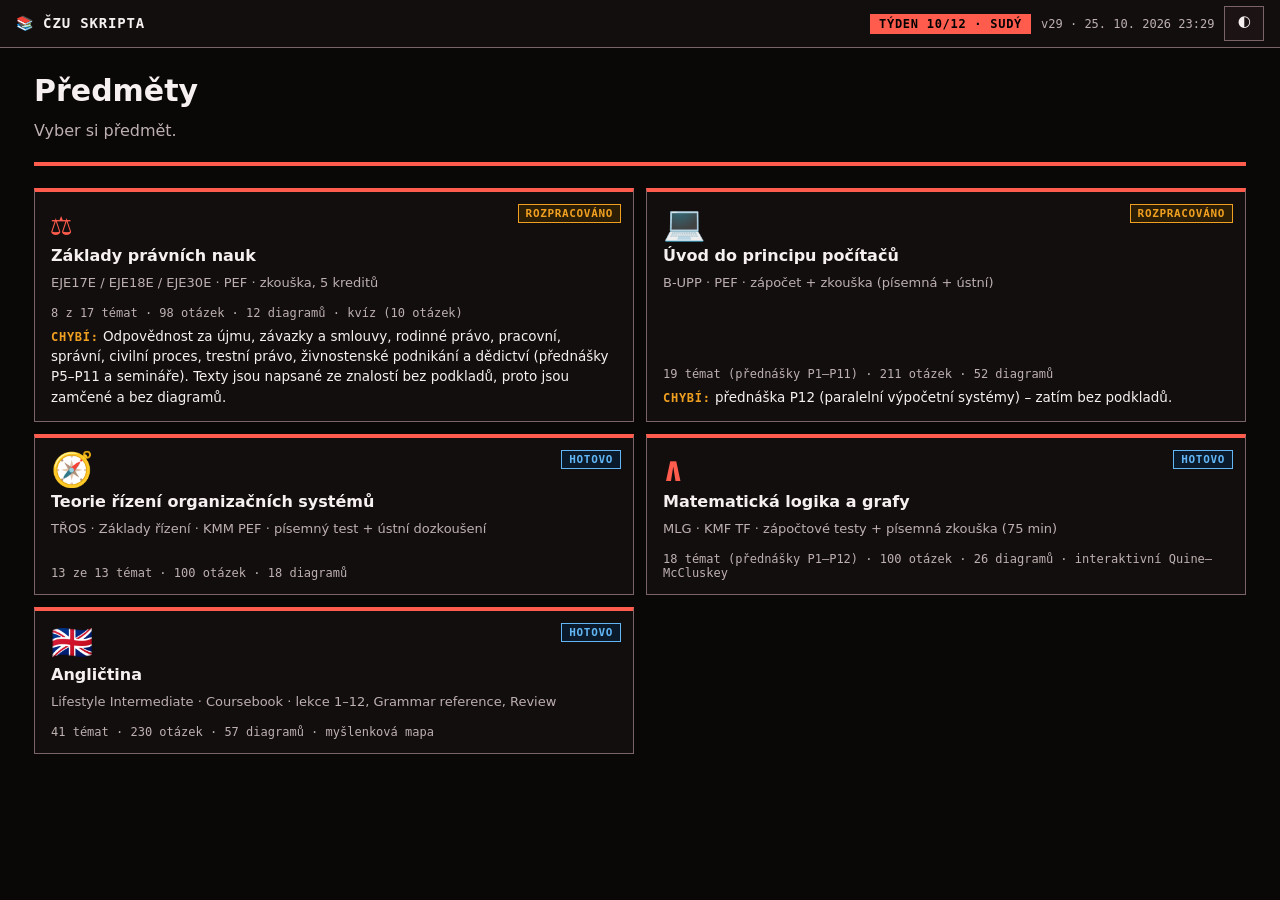
==== commit a7aafb05: "Mark MLG as done and drop the uncertain lecture numbering note - Change the MLG card status from "Ro" ====
--- a/index.html
+++ b/index.html
@@ -15,9 +15,9 @@
 <a class="tcard scard" href="tros/index.html"><div class="n">🧭</div><span class="vbadge st src">Hotovo</span><b>Teorie řízení organizačních systémů</b><span class="s">TŘOS · Základy řízení · KMM PEF · písemný test + ústní dozkoušení</span>
 <div class="f">13 ze 13 témat · 100 otázek · 18 diagramů</div>
 </a>
-<a class="tcard scard" href="mlg/index.html"><div class="n">∧</div><span class="vbadge st sup">Rozpracováno</span><b>Matematická logika a grafy</b><span class="s">MLG · KMF TF · zápočtové testy + písemná zkouška (75 min)</span>
+<a class="tcard scard" href="mlg/index.html"><div class="n">∧</div><span class="vbadge st src">Hotovo</span><b>Matematická logika a grafy</b><span class="s">MLG · KMF TF · zápočtové testy + písemná zkouška (75 min)</span>
 <div class="f">18 témat (přednášky P1–P12) · 100 otázek · 26 diagramů · interaktivní Quine–McCluskey</div>
-<p><b class="warn">Chybí:</b> Čísla přednášek jsou odvozená z pořadí podkladů (podklady je neuvádějí).</p></a>
+</a>
 <a class="tcard scard" href="ang/index.html"><div class="n">🇬🇧</div><span class="vbadge st src">Hotovo</span><b>Angličtina</b><span class="s">Lifestyle Intermediate · Coursebook · lekce 1–12, Grammar reference, Review</span>
 <div class="f">41 témat · 230 otázek · 57 diagramů · myšlenková mapa</div>
 </a>
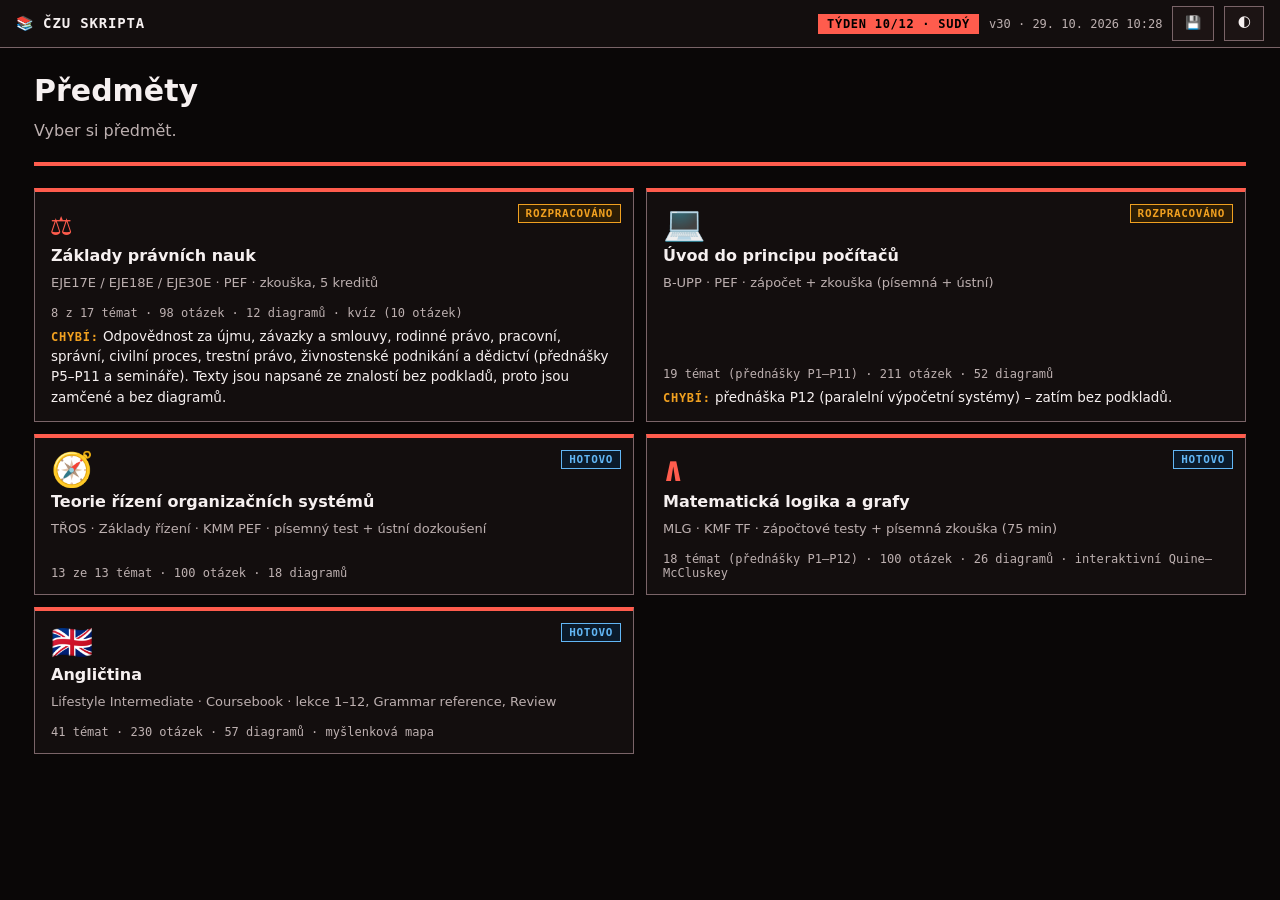
==== commit fe1184e0: "Add progress backup button (export/import localStorage) Co-Authored-By: Claude Opus 5.5 <noreply@ant" ====
--- a/index.html
+++ b/index.html
@@ -24,5 +24,5 @@
 </div></main>
 <script>$=s=>document.querySelector(s);$('#theme').onclick=()=>{const t=document.documentElement.dataset.theme==='dark'?'light':'dark';document.documentElement.dataset.theme=t;localStorage.setItem('theme',JSON.stringify(t))}</script>
 <script src="assets/week.js"></script>
-<script src="assets/version.js"></script>
+<script src="assets/version.js"></script><script src="assets/backup.js"></script>
 </body></html>
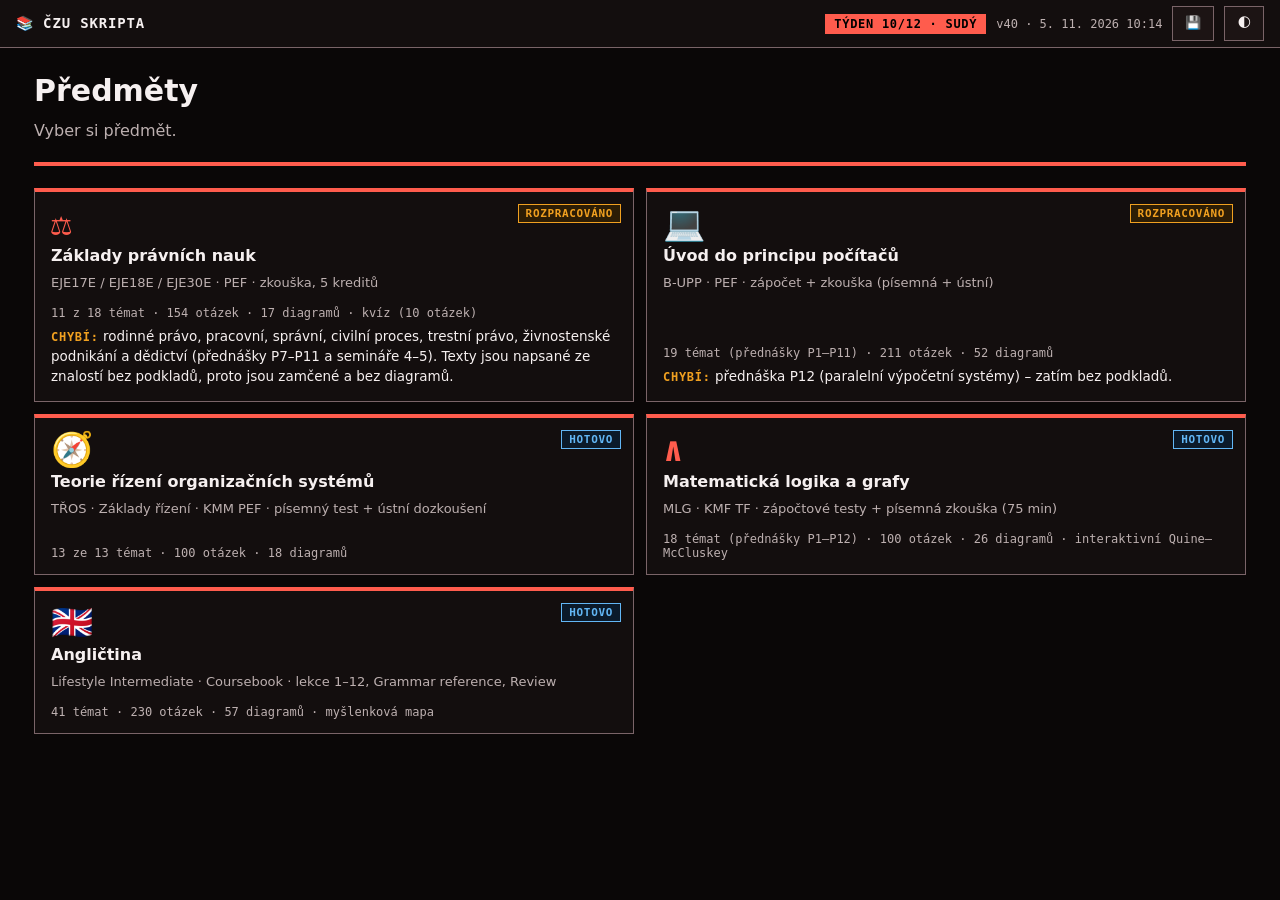
==== commit 5985169a: "Update ZPN card stats on subject index page - Show 11 of 18 topics, 154 questions and 17 diagrams - " ====
--- a/index.html
+++ b/index.html
@@ -7,8 +7,8 @@
 <main style="max-width:1280px;margin:0 auto"><header class="hero"><div><h2>Předměty</h2><p>Vyber si předmět.</p></div></header>
 <div class="grid scards">
 <a class="tcard scard" href="zpn/index.html"><div class="n">⚖</div><span class="vbadge st sup">Rozpracováno</span><b>Základy právních nauk</b><span class="s">EJE17E / EJE18E / EJE30E · PEF · zkouška, 5 kreditů</span>
-<div class="f">8 z 17 témat · 98 otázek · 12 diagramů · kvíz (10 otázek)</div>
-<p><b class="warn">Chybí:</b> Odpovědnost za újmu, závazky a smlouvy, rodinné právo, pracovní, správní, civilní proces, trestní právo, živnostenské podnikání a dědictví (přednášky P5–P11 a semináře). Texty jsou napsané ze znalostí bez podkladů, proto jsou zamčené a bez diagramů.</p></a>
+<div class="f">11 z 18 témat · 154 otázek · 17 diagramů · kvíz (10 otázek)</div>
+<p><b class="warn">Chybí:</b> rodinné právo, pracovní, správní, civilní proces, trestní právo, živnostenské podnikání a dědictví (přednášky P7–P11 a semináře 4–5). Texty jsou napsané ze znalostí bez podkladů, proto jsou zamčené a bez diagramů.</p></a>
 <a class="tcard scard" href="upp/index.html"><div class="n">💻</div><span class="vbadge st sup">Rozpracováno</span><b>Úvod do principu počítačů</b><span class="s">B-UPP · PEF · zápočet + zkouška (písemná + ústní)</span>
 <div class="f">19 témat (přednášky P1–P11) · 211 otázek · 52 diagramů</div>
 <p><b class="warn">Chybí:</b> přednáška P12 (paralelní výpočetní systémy) – zatím bez podkladů.</p></a>
--- a/assets/style.css
+++ b/assets/style.css
@@ -272,3 +272,12 @@
 .how{margin:6px 0 8px;padding:8px 14px;background:var(--panel2);border-left:4px solid var(--line2);font-size:14.5px}.how .lb{display:block;font:700 12px var(--mono);text-transform:uppercase;letter-spacing:.08em;color:var(--muted);margin-bottom:2px}.how ul{margin:2px 0;padding-left:20px}.how li{margin:3px 0}
 .box.sol{margin:6px 0 10px}
 .top .ver{flex:none;font:12px var(--mono);color:var(--muted);white-space:nowrap}
+
+/* hledání v horní liště */
+.top #q{flex:0 1 240px;min-width:0;padding:6px 10px;border:1px solid var(--line2);background:var(--bg);color:var(--text);font:inherit;font-size:13px}.top #q:focus{outline:none;border-color:var(--accent)}.top #sbtn{display:none}
+@media(max-width:860px){.top #sbtn{display:inline-block}.top #q{display:none;position:absolute;left:8px;right:8px;top:6px;height:36px;flex:none;z-index:2}body.srch .top #q{display:block}}
+.hit a.hl{display:block;color:inherit;text-decoration:none;padding:3px 6px;margin:0 -6px}.hit a.hl:hover{background:var(--panel2)}.mu{color:var(--muted)}
+/* mobil: kompaktní horní lišta – jen ikony, bez verze, týdne a kódu */
+@media(max-width:860px){.top{gap:6px;padding:0 8px}.top .ver,.top .week,.top .code{display:none}.top button{flex:none;padding:5px 8px;white-space:nowrap;line-height:1.2}
+.top #ankibtn,.top #quizbtn,.top #recall,.top #theme{font-size:0}.top #ankibtn::first-letter,.top #quizbtn::first-letter,.top #recall::first-letter,.top #theme::first-letter{font-size:15px}
+.top h1{min-width:0;font-size:12px}}
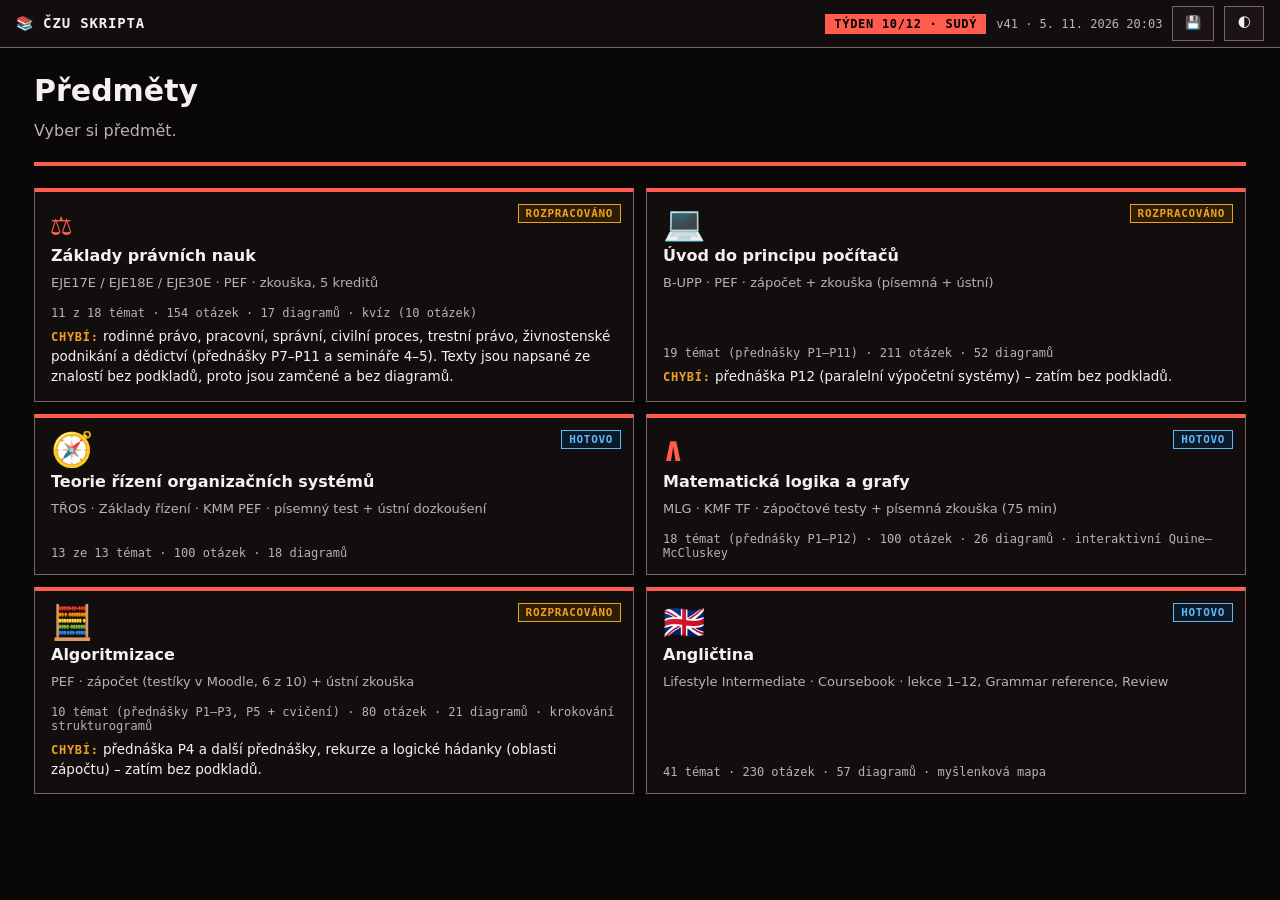
==== commit 4057369b: "Add Algoritmizace subject: topics, diagrams, strukturogram stepping widget, mind map Co-Authored-By:" ====
--- a/index.html
+++ b/index.html
@@ -18,6 +18,9 @@
 <a class="tcard scard" href="mlg/index.html"><div class="n">∧</div><span class="vbadge st src">Hotovo</span><b>Matematická logika a grafy</b><span class="s">MLG · KMF TF · zápočtové testy + písemná zkouška (75 min)</span>
 <div class="f">18 témat (přednášky P1–P12) · 100 otázek · 26 diagramů · interaktivní Quine–McCluskey</div>
 </a>
+<a class="tcard scard" href="alg/index.html"><div class="n">🧮</div><span class="vbadge st sup">Rozpracováno</span><b>Algoritmizace</b><span class="s">PEF · zápočet (testíky v Moodle, 6 z 10) + ústní zkouška</span>
+<div class="f">10 témat (přednášky P1–P3, P5 + cvičení) · 80 otázek · 21 diagramů · krokování strukturogramů</div>
+<p><b class="warn">Chybí:</b> přednáška P4 a další přednášky, rekurze a logické hádanky (oblasti zápočtu) – zatím bez podkladů.</p></a>
 <a class="tcard scard" href="ang/index.html"><div class="n">🇬🇧</div><span class="vbadge st src">Hotovo</span><b>Angličtina</b><span class="s">Lifestyle Intermediate · Coursebook · lekce 1–12, Grammar reference, Review</span>
 <div class="f">41 témat · 230 otázek · 57 diagramů · myšlenková mapa</div>
 </a>
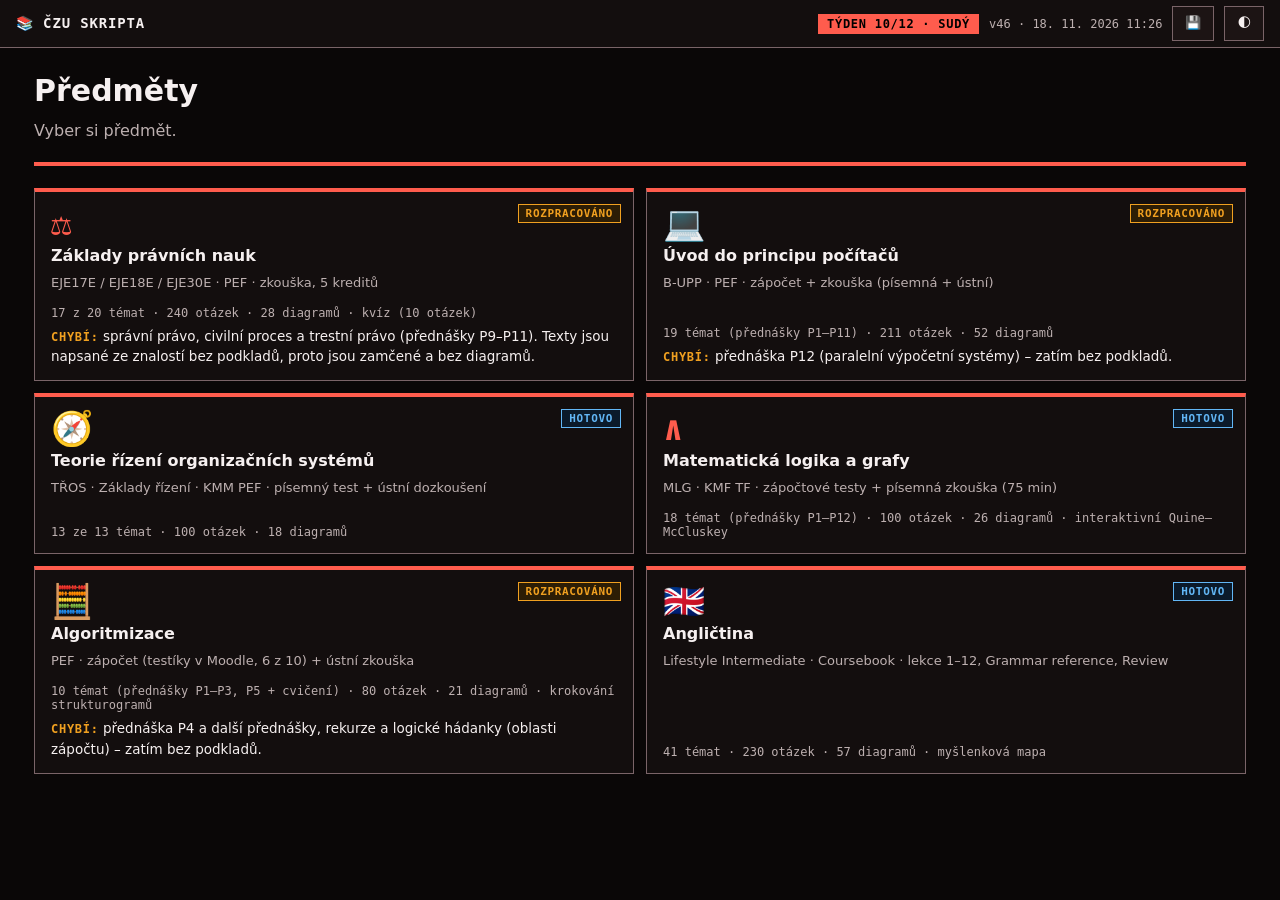
==== commit 5cb1211f: "ZPN: rewrite family, labour, business and inheritance topics from new materials - Rodinné právo, Pra" ====
--- a/index.html
+++ b/index.html
@@ -7,8 +7,8 @@
 <main style="max-width:1280px;margin:0 auto"><header class="hero"><div><h2>Předměty</h2><p>Vyber si předmět.</p></div></header>
 <div class="grid scards">
 <a class="tcard scard" href="zpn/index.html"><div class="n">⚖</div><span class="vbadge st sup">Rozpracováno</span><b>Základy právních nauk</b><span class="s">EJE17E / EJE18E / EJE30E · PEF · zkouška, 5 kreditů</span>
-<div class="f">11 z 18 témat · 154 otázek · 17 diagramů · kvíz (10 otázek)</div>
-<p><b class="warn">Chybí:</b> rodinné právo, pracovní, správní, civilní proces, trestní právo, živnostenské podnikání a dědictví (přednášky P7–P11 a semináře 4–5). Texty jsou napsané ze znalostí bez podkladů, proto jsou zamčené a bez diagramů.</p></a>
+<div class="f">17 z 20 témat · 240 otázek · 28 diagramů · kvíz (10 otázek)</div>
+<p><b class="warn">Chybí:</b> správní právo, civilní proces a trestní právo (přednášky P9–P11). Texty jsou napsané ze znalostí bez podkladů, proto jsou zamčené a bez diagramů.</p></a>
 <a class="tcard scard" href="upp/index.html"><div class="n">💻</div><span class="vbadge st sup">Rozpracováno</span><b>Úvod do principu počítačů</b><span class="s">B-UPP · PEF · zápočet + zkouška (písemná + ústní)</span>
 <div class="f">19 témat (přednášky P1–P11) · 211 otázek · 52 diagramů</div>
 <p><b class="warn">Chybí:</b> přednáška P12 (paralelní výpočetní systémy) – zatím bez podkladů.</p></a>
